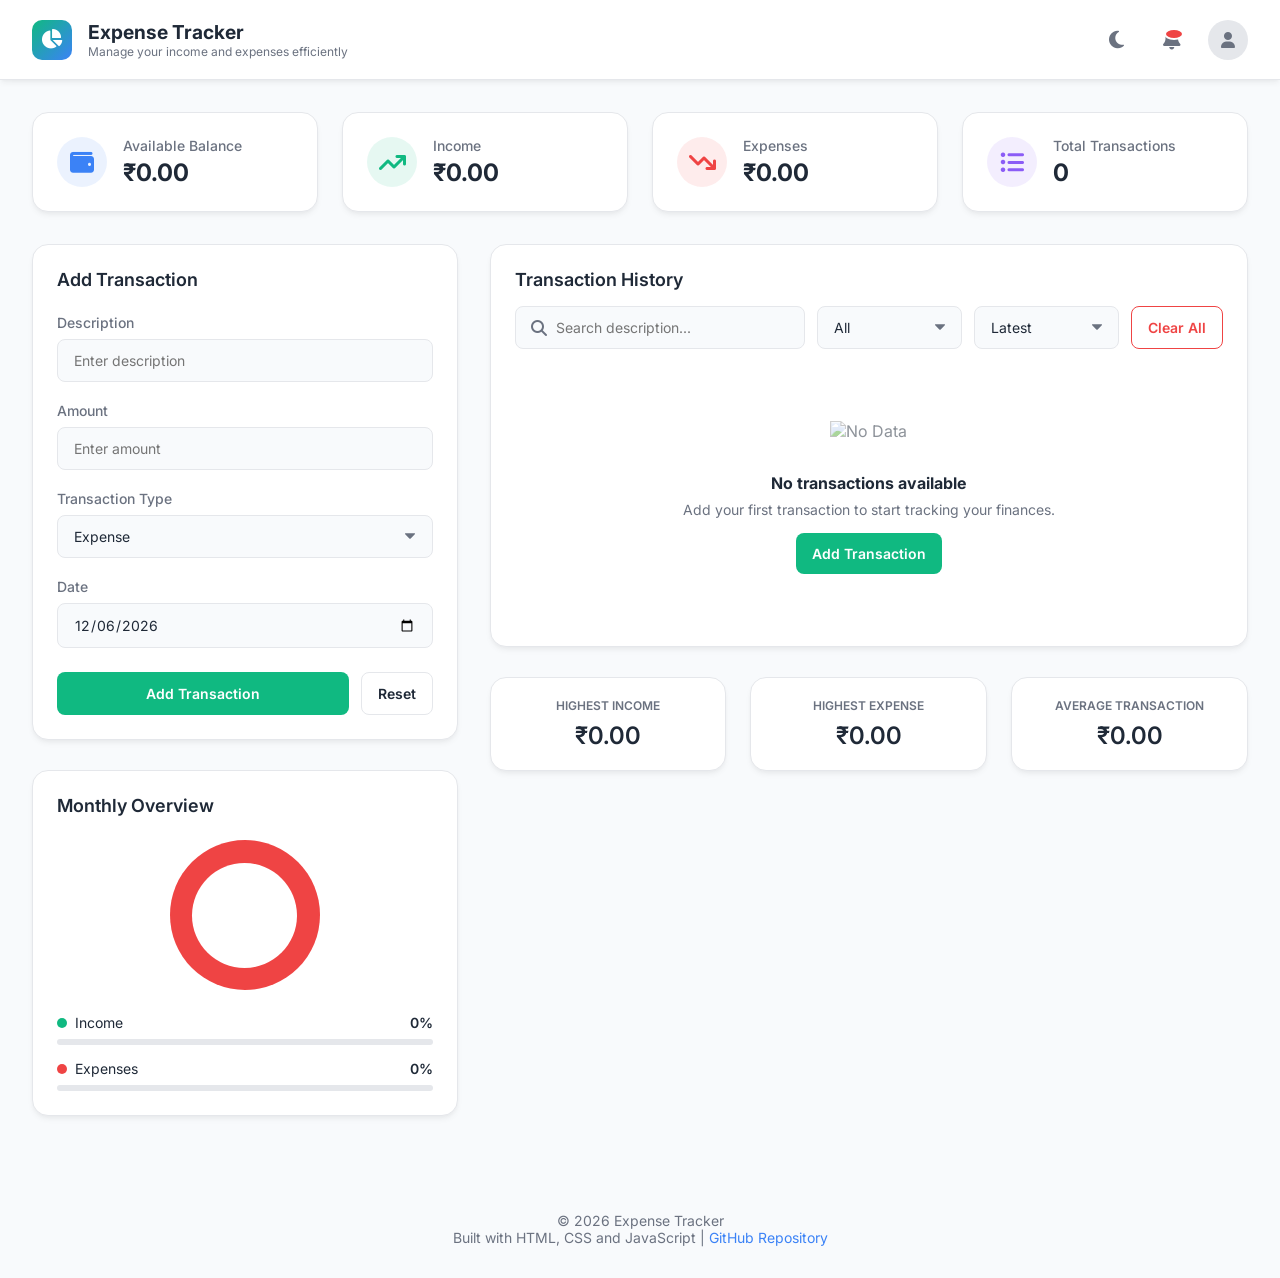
==== index.html @ 6dd8ce4c "feat: complete dashboard UI redesign with SaaS layout" ====
<!DOCTYPE html>
<html lang="en" data-theme="light">
<head>
    <meta charset="UTF-8">
    <meta name="viewport" content="width=device-width, initial-scale=1.0">
    <meta name="description" content="A modern, responsive, professional Expense Tracker dashboard.">
    <title>Expense Tracker Dashboard</title>
    
    <!-- Google Fonts: Inter -->
    <link href="https://fonts.googleapis.com/css2?family=Inter:wght@400;500;600;700&display=swap" rel="stylesheet">
    
    <!-- Font Awesome -->
    <link rel="stylesheet" href="https://cdnjs.cloudflare.com/ajax/libs/font-awesome/6.4.0/css/all.min.css">
    
    <!-- Stylesheets -->
    <link rel="stylesheet" href="css/styles.css">
    <link rel="stylesheet" href="css/responsive.css">
</head>
<body>

    <!-- Header Navigation -->
    <header class="top-nav">
        <div class="nav-left">
            <div class="logo">
                <i class="fa-solid fa-chart-pie"></i>
            </div>
            <div class="brand">
                <h1>Expense Tracker</h1>
                <p>Manage your income and expenses efficiently</p>
            </div>
        </div>
        <div class="nav-right">
            <button class="icon-btn theme-toggle" id="theme-toggle" aria-label="Toggle Dark Mode">
                <i class="fa-solid fa-moon"></i>
            </button>
            <button class="icon-btn notification" aria-label="Notifications">
                <i class="fa-solid fa-bell"></i>
                <span class="badge"></span>
            </button>
            <div class="user-avatar">
                <i class="fa-solid fa-user"></i>
            </div>
            <button class="hamburger" id="hamburger-menu">
                <i class="fa-solid fa-bars"></i>
            </button>
        </div>
    </header>

    <div class="dashboard-wrapper">
        
        <!-- Summary Dashboard (4 Cards) -->
        <section class="summary-grid">
            <div class="summary-card balance-card">
                <div class="card-icon blue"><i class="fa-solid fa-wallet"></i></div>
                <div class="card-info">
                    <p class="card-label">Available Balance</p>
                    <h2 class="card-amount" id="current-balance">₹0.00</h2>
                </div>
            </div>
            <div class="summary-card income-card">
                <div class="card-icon green"><i class="fa-solid fa-arrow-trend-up"></i></div>
                <div class="card-info">
                    <p class="card-label">Income</p>
                    <h2 class="card-amount" id="total-income">₹0.00</h2>
                </div>
            </div>
            <div class="summary-card expense-card">
                <div class="card-icon red"><i class="fa-solid fa-arrow-trend-down"></i></div>
                <div class="card-info">
                    <p class="card-label">Expenses</p>
                    <h2 class="card-amount" id="total-expenses">₹0.00</h2>
                </div>
            </div>
            <div class="summary-card count-card">
                <div class="card-icon purple"><i class="fa-solid fa-list-ul"></i></div>
                <div class="card-info">
                    <p class="card-label">Total Transactions</p>
                    <h2 class="card-amount" id="transaction-count">0</h2>
                </div>
            </div>
        </section>

        <!-- Main Content Layout (Two Column) -->
        <main class="main-content">
            
            <!-- Left Panel: Transaction Form -->
            <aside class="left-panel">
                <div class="card form-card">
                    <h3 id="form-title">Add Transaction</h3>
                    <form id="transaction-form">
                        <div class="form-group">
                            <label for="text">Description</label>
                            <input type="text" id="text" placeholder="Enter description" autocomplete="off">
                            <span id="text-error" class="validation-error">Please enter a description</span>
                        </div>
                        <div class="form-group">
                            <label for="amount">Amount</label>
                            <input type="number" id="amount" placeholder="Enter amount" step="0.01">
                            <span id="amount-error" class="validation-error">Please enter a valid amount</span>
                        </div>
                        <div class="form-group">
                            <label for="type">Transaction Type</label>
                            <select id="type">
                                <option value="expense">Expense</option>
                                <option value="income">Income</option>
                            </select>
                        </div>
                        <div class="form-group">
                            <label for="date">Date</label>
                            <input type="date" id="date">
                        </div>
                        <input type="hidden" id="edit-id">
                        
                        <div class="form-actions">
                            <button type="submit" id="submit-btn" class="btn btn-primary">Add Transaction</button>
                            <button type="button" id="reset-btn" class="btn btn-secondary">Reset</button>
                            <button type="button" id="cancel-edit-btn" class="btn btn-secondary hidden">Cancel Edit</button>
                        </div>
                    </form>
                </div>

                <!-- Monthly Overview Section -->
                <div class="card overview-card mt-30">
                    <h3>Monthly Overview</h3>
                    <div class="overview-content">
                        <div class="donut-chart-container">
                            <div class="donut-chart" id="donut-chart">
                                <div class="donut-hole"></div>
                            </div>
                        </div>
                        <div class="overview-legend">
                            <div class="legend-item">
                                <span class="dot green"></span>
                                <span class="label">Income</span>
                                <span class="percent" id="income-percent">0%</span>
                            </div>
                            <div class="progress-bar-container"><div class="progress-bar green" id="income-bar"></div></div>
                            
                            <div class="legend-item mt-15">
                                <span class="dot red"></span>
                                <span class="label">Expenses</span>
                                <span class="percent" id="expense-percent">0%</span>
                            </div>
                            <div class="progress-bar-container"><div class="progress-bar red" id="expense-bar"></div></div>
                        </div>
                    </div>
                </div>
            </aside>

            <!-- Right Panel: Transaction History -->
            <section class="right-panel">
                <div class="card history-card">
                    <div class="history-header">
                        <h3>Transaction History</h3>
                        
                        <!-- Toolbar -->
                        <div class="toolbar">
                            <div class="search-box">
                                <i class="fa-solid fa-search"></i>
                                <input type="text" id="search-input" placeholder="Search description...">
                            </div>
                            <div class="filter-box">
                                <select id="filter-select">
                                    <option value="all">All</option>
                                    <option value="income">Income</option>
                                    <option value="expense">Expense</option>
                                </select>
                            </div>
                            <div class="sort-box">
                                <select id="sort-select">
                                    <option value="latest">Latest</option>
                                    <option value="oldest">Oldest</option>
                                    <option value="highest">Highest Amount</option>
                                    <option value="lowest">Lowest Amount</option>
                                </select>
                            </div>
                            <button class="btn btn-danger-outline" id="clear-all-trigger">Clear All</button>
                        </div>
                    </div>

                    <!-- Transaction Table/List -->
                    <div class="table-container">
                        <table class="transaction-table">
                            <thead>
                                <tr>
                                    <th>#</th>
                                    <th>Description</th>
                                    <th>Amount</th>
                                    <th>Type</th>
                                    <th>Date</th>
                                    <th>Actions</th>
                                </tr>
                            </thead>
                            <tbody id="transaction-list">
                                <!-- JS renders rows here -->
                            </tbody>
                        </table>
                        
                        <!-- Empty State -->
                        <div id="empty-state" class="empty-state">
                            <img src="https://cdn-icons-png.flaticon.com/512/7486/7486831.png" alt="No Data" class="empty-img" style="opacity: 0.5; width: 64px; margin-bottom: 1rem;">
                            <h4>No transactions available</h4>
                            <p>Add your first transaction to start tracking your finances.</p>
                            <button class="btn btn-primary mt-15" id="empty-add-btn">Add Transaction</button>
                        </div>
                    </div>
                </div>

                <!-- Statistics Section -->
                <div class="stats-section mt-30">
                    <div class="card stat-card">
                        <p>Highest Income</p>
                        <h3 id="stat-high-income" class="text-green">₹0.00</h3>
                    </div>
                    <div class="card stat-card">
                        <p>Highest Expense</p>
                        <h3 id="stat-high-expense" class="text-red">₹0.00</h3>
                    </div>
                    <div class="card stat-card">
                        <p>Average Transaction</p>
                        <h3 id="stat-avg">₹0.00</h3>
                    </div>
                </div>
            </section>
        </main>
    </div>

    <!-- Modals -->
    <div class="modal-overlay hidden" id="delete-modal">
        <div class="modal">
            <h3 class="modal-title">Delete Transaction?</h3>
            <p class="modal-msg">This action cannot be undone.</p>
            <div class="modal-actions">
                <button class="btn btn-secondary modal-cancel">Cancel</button>
                <button class="btn btn-danger modal-confirm" id="confirm-delete-btn">Delete</button>
            </div>
        </div>
    </div>

    <div class="modal-overlay hidden" id="clear-all-modal">
        <div class="modal">
            <h3 class="modal-title">Clear All Transactions?</h3>
            <p class="modal-msg">This action cannot be undone.</p>
            <div class="modal-actions">
                <button class="btn btn-secondary modal-cancel">Cancel</button>
                <button class="btn btn-danger modal-confirm" id="confirm-clear-btn">Clear All</button>
            </div>
        </div>
    </div>

    <!-- Toast Notification -->
    <div id="toast" class="toast hidden">
        <i class="fa-solid fa-circle-check"></i>
        <span id="toast-msg">Success</span>
    </div>

    <!-- Footer -->
    <footer>
        <p>&copy; 2026 Expense Tracker</p>
        <p>Built with HTML, CSS and JavaScript | <a href="#">GitHub Repository</a></p>
    </footer>

    <!-- Modular JS -->
    <script type="module" src="js/app.js"></script>
</body>
</html>
---- css/styles.css ----
/* Base Variables - Light Mode */
:root {
    /* Color Palette */
    --primary: #10B981; /* Emerald Green */
    --secondary: #3B82F6; /* Blue */
    --expense: #EF4444; /* Red */
    --bg-main: #F8FAFC;
    --card-bg: #FFFFFF;
    --text-main: #1F2937;
    --text-muted: #6B7280;
    --border: #E5E7EB;
    --success: #22C55E;
    --warning: #F59E0B;
    
    /* Layout */
    --font-family: 'Inter', sans-serif;
    --radius: 16px;
    --shadow: 0 4px 6px -1px rgba(0, 0, 0, 0.05), 0 2px 4px -1px rgba(0, 0, 0, 0.03);
    --shadow-hover: 0 10px 15px -3px rgba(0, 0, 0, 0.08), 0 4px 6px -2px rgba(0, 0, 0, 0.04);
    --transition: all 0.25s ease-in-out;
}

/* Dark Mode Variables */
[data-theme="dark"] {
    --bg-main: #0F172A;
    --card-bg: #1E293B;
    --text-main: #F8FAFC;
    --text-muted: #94A3B8;
    --border: #334155;
    --shadow: 0 4px 6px -1px rgba(0, 0, 0, 0.3), 0 2px 4px -1px rgba(0, 0, 0, 0.2);
}

/* Reset */
* {
    box-sizing: border-box;
    margin: 0;
    padding: 0;
}

body {
    background-color: var(--bg-main);
    color: var(--text-main);
    font-family: var(--font-family);
    min-height: 100vh;
    display: flex;
    flex-direction: column;
    transition: background-color 0.3s ease, color 0.3s ease;
}

/* Typography Utilities */
.text-green { color: var(--primary); }
.text-red { color: var(--expense); }
.text-blue { color: var(--secondary); }
.mt-15 { margin-top: 15px; }
.mt-30 { margin-top: 30px; }
.hidden { display: none !important; }

/* -------------------------------------
   Header Navigation
--------------------------------------- */
.top-nav {
    height: 80px;
    background-color: var(--card-bg);
    border-bottom: 1px solid var(--border);
    display: flex;
    justify-content: space-between;
    align-items: center;
    padding: 0 2rem;
    position: sticky;
    top: 0;
    z-index: 100;
    box-shadow: var(--shadow);
    transition: background-color 0.3s ease;
}

.nav-left {
    display: flex;
    align-items: center;
    gap: 1rem;
}

.logo {
    background: linear-gradient(135deg, var(--primary), var(--secondary));
    color: #fff;
    width: 40px;
    height: 40px;
    border-radius: 10px;
    display: flex;
    justify-content: center;
    align-items: center;
    font-size: 1.2rem;
}

.brand h1 {
    font-size: 1.2rem;
    font-weight: 700;
    color: var(--text-main);
}

.brand p {
    font-size: 0.75rem;
    color: var(--text-muted);
}

.nav-right {
    display: flex;
    align-items: center;
    gap: 1rem;
}

.icon-btn {
    background: transparent;
    border: none;
    color: var(--text-muted);
    font-size: 1.25rem;
    cursor: pointer;
    width: 40px;
    height: 40px;
    border-radius: 50%;
    transition: var(--transition);
    position: relative;
    display: flex;
    justify-content: center;
    align-items: center;
}

.icon-btn:hover {
    background-color: rgba(107, 114, 128, 0.1);
    color: var(--text-main);
}

.notification .badge {
    position: absolute;
    top: 8px;
    right: 8px;
    width: 8px;
    height: 8px;
    background-color: var(--expense);
    border-radius: 50%;
    border: 2px solid var(--card-bg);
}

.user-avatar {
    width: 40px;
    height: 40px;
    border-radius: 50%;
    background-color: var(--border);
    display: flex;
    justify-content: center;
    align-items: center;
    color: var(--text-muted);
    cursor: pointer;
    transition: var(--transition);
}

.user-avatar:hover {
    box-shadow: 0 0 0 2px var(--primary);
}

.hamburger {
    display: none; /* Mobile only */
    background: transparent;
    border: none;
    color: var(--text-main);
    font-size: 1.5rem;
    cursor: pointer;
}

/* -------------------------------------
   Dashboard Wrapper & Grid
--------------------------------------- */
.dashboard-wrapper {
    max-width: 1440px;
    margin: 0 auto;
    padding: 2rem;
    width: 100%;
    flex: 1;
}

/* Summary Grid */
.summary-grid {
    display: grid;
    grid-template-columns: repeat(4, 1fr);
    gap: 1.5rem;
    margin-bottom: 2rem;
}

.summary-card {
    background-color: var(--card-bg);
    border: 1px solid var(--border);
    border-radius: var(--radius);
    padding: 1.5rem;
    display: flex;
    align-items: center;
    gap: 1rem;
    box-shadow: var(--shadow);
    transition: var(--transition);
}

.summary-card:hover {
    transform: translateY(-3px);
    box-shadow: var(--shadow-hover);
}

.card-icon {
    width: 50px;
    height: 50px;
    border-radius: 50%;
    display: flex;
    justify-content: center;
    align-items: center;
    font-size: 1.5rem;
    flex-shrink: 0;
}

.card-icon.blue { background-color: rgba(59, 130, 246, 0.1); color: var(--secondary); }
.card-icon.green { background-color: rgba(16, 185, 129, 0.1); color: var(--primary); }
.card-icon.red { background-color: rgba(239, 68, 68, 0.1); color: var(--expense); }
.card-icon.purple { background-color: rgba(139, 92, 246, 0.1); color: #8B5CF6; }

.card-info {
    flex: 1;
}

.card-label {
    font-size: 0.875rem;
    color: var(--text-muted);
    margin-bottom: 0.25rem;
    font-weight: 500;
}

.card-amount {
    font-size: 1.5rem;
    font-weight: 700;
    color: var(--text-main);
}

/* -------------------------------------
   Main Content Area
--------------------------------------- */
.main-content {
    display: flex;
    gap: 2rem;
    align-items: flex-start;
}

.left-panel {
    flex: 0 0 35%;
}

.right-panel {
    flex: 1;
    min-width: 0; /* Prevents flex items from overflowing */
}

.card {
    background-color: var(--card-bg);
    border: 1px solid var(--border);
    border-radius: var(--radius);
    padding: 1.5rem;
    box-shadow: var(--shadow);
}

.card h3 {
    font-size: 1.125rem;
    font-weight: 600;
    color: var(--text-main);
    margin-bottom: 1.5rem;
}

/* -------------------------------------
   Form Styles
--------------------------------------- */
.form-group {
    margin-bottom: 1.25rem;
}

.form-group label {
    display: block;
    font-size: 0.875rem;
    font-weight: 500;
    color: var(--text-muted);
    margin-bottom: 0.5rem;
}

input[type="text"],
input[type="number"],
input[type="date"],
select {
    width: 100%;
    padding: 0.75rem 1rem;
    background-color: var(--bg-main);
    border: 1px solid var(--border);
    border-radius: 8px;
    font-family: inherit;
    font-size: 0.875rem;
    color: var(--text-main);
    transition: var(--transition);
    appearance: none;
}

/* Custom dropdown arrow for select */
select {
    background-image: url("data:image/svg+xml;charset=US-ASCII,%3Csvg%20xmlns%3D%22http%3A%2F%2Fwww.w3.org%2F2000%2Fsvg%22%20width%3D%22292.4%22%20height%3D%22292.4%22%3E%3Cpath%20fill%3D%22%236B7280%22%20d%3D%22M287%2069.4a17.6%2017.6%200%200%200-13-5.4H18.4c-5%200-9.3%201.8-12.9%205.4A17.6%2017.6%200%200%200%200%2082.2c0%205%201.8%209.3%205.4%2012.9l128%20127.9c3.6%203.6%207.8%205.4%2012.8%205.4s9.2-1.8%2012.8-5.4L287%2095c3.5-3.5%205.4-7.8%205.4-12.8%200-5-1.9-9.2-5.5-12.8z%22%2F%3E%3C%2Fsvg%3E");
    background-repeat: no-repeat;
    background-position: right 1rem top 50%;
    background-size: 0.65rem auto;
}

input:focus, select:focus {
    outline: none;
    border-color: var(--primary);
    box-shadow: 0 0 0 3px rgba(16, 185, 129, 0.2);
}

.validation-error {
    color: var(--expense);
    font-size: 0.75rem;
    margin-top: 0.35rem;
    display: none;
}

.validation-error.show {
    display: block;
}

.input-invalid {
    border-color: var(--expense) !important;
}

.form-actions {
    display: flex;
    gap: 0.75rem;
    margin-top: 1.5rem;
}

.btn {
    padding: 0.75rem 1rem;
    border: none;
    border-radius: 8px;
    font-family: inherit;
    font-weight: 600;
    font-size: 0.875rem;
    cursor: pointer;
    transition: var(--transition);
    text-align: center;
}

.btn-primary {
    background-color: var(--primary);
    color: white;
    flex: 1;
}

.btn-primary:hover {
    background-color: #059669;
    transform: translateY(-1px);
    box-shadow: 0 4px 6px rgba(16, 185, 129, 0.3);
}

.btn-secondary {
    background-color: transparent;
    color: var(--text-main);
    border: 1px solid var(--border);
}

.btn-secondary:hover {
    background-color: var(--border);
}

.btn-danger {
    background-color: var(--expense);
    color: white;
}

.btn-danger:hover {
    background-color: #dc2626;
}

.btn-danger-outline {
    background-color: transparent;
    color: var(--expense);
    border: 1px solid var(--expense);
}

.btn-danger-outline:hover {
    background-color: var(--expense);
    color: white;
}

/* -------------------------------------
   History Toolbar
--------------------------------------- */
.history-header {
    display: flex;
    flex-direction: column;
    gap: 1rem;
    margin-bottom: 1.5rem;
}

.history-header h3 {
    margin-bottom: 0;
}

.toolbar {
    display: flex;
    gap: 0.75rem;
    flex-wrap: wrap;
}

.search-box {
    position: relative;
    flex: 2;
    min-width: 200px;
}

.search-box i {
    position: absolute;
    left: 1rem;
    top: 50%;
    transform: translateY(-50%);
    color: var(--text-muted);
}

.search-box input {
    padding-left: 2.5rem;
}

.filter-box, .sort-box {
    flex: 1;
    min-width: 120px;
}

/* -------------------------------------
   Transaction Table
--------------------------------------- */
.table-container {
    overflow-x: auto;
}

.transaction-table {
    width: 100%;
    border-collapse: collapse;
}

.transaction-table th {
    text-align: left;
    padding: 1rem;
    font-size: 0.75rem;
    text-transform: uppercase;
    color: var(--text-muted);
    border-bottom: 1px solid var(--border);
    font-weight: 600;
}

.transaction-table td {
    padding: 1rem;
    font-size: 0.875rem;
    border-bottom: 1px solid var(--border);
    color: var(--text-main);
    vertical-align: middle;
}

.transaction-table tbody tr {
    transition: var(--transition);
}

.transaction-table tbody tr:hover {
    background-color: rgba(0, 0, 0, 0.02);
}

[data-theme="dark"] .transaction-table tbody tr:hover {
    background-color: rgba(255, 255, 255, 0.02);
}

.badge {
    padding: 0.25rem 0.5rem;
    border-radius: 9999px;
    font-size: 0.75rem;
    font-weight: 600;
}

.badge.income-badge {
    background-color: rgba(16, 185, 129, 0.1);
    color: var(--primary);
}

.badge.expense-badge {
    background-color: rgba(239, 68, 68, 0.1);
    color: var(--expense);
}

.action-btns {
    display: flex;
    gap: 0.5rem;
}

.action-btn {
    background: transparent;
    border: none;
    cursor: pointer;
    width: 30px;
    height: 30px;
    border-radius: 4px;
    display: flex;
    align-items: center;
    justify-content: center;
    transition: var(--transition);
}

.action-btn.edit {
    color: var(--secondary);
    background-color: rgba(59, 130, 246, 0.1);
}
.action-btn.edit:hover { background-color: var(--secondary); color: white; }

.action-btn.delete {
    color: var(--expense);
    background-color: rgba(239, 68, 68, 0.1);
}
.action-btn.delete:hover { background-color: var(--expense); color: white; }

/* Empty State */
.empty-state {
    text-align: center;
    padding: 3rem 1rem;
    display: none;
}

.empty-state.show {
    display: block;
}

.empty-state h4 {
    margin-top: 1rem;
    font-size: 1rem;
    color: var(--text-main);
}

.empty-state p {
    font-size: 0.875rem;
    color: var(--text-muted);
    margin-top: 0.5rem;
}

/* -------------------------------------
   Statistics Section
--------------------------------------- */
.stats-section {
    display: flex;
    gap: 1.5rem;
}

.stat-card {
    flex: 1;
    text-align: center;
    padding: 1.25rem;
}

.stat-card p {
    font-size: 0.75rem;
    text-transform: uppercase;
    color: var(--text-muted);
    font-weight: 600;
    margin-bottom: 0.5rem;
}

.stat-card h3 {
    margin-bottom: 0;
    font-size: 1.5rem;
}

/* -------------------------------------
   Monthly Overview (Donut Chart)
--------------------------------------- */
.overview-content {
    display: flex;
    flex-direction: column;
    align-items: center;
}

.donut-chart-container {
    width: 150px;
    height: 150px;
    margin-bottom: 1.5rem;
    position: relative;
}

.donut-chart {
    width: 100%;
    height: 100%;
    border-radius: 50%;
    /* Default gray background */
    background: conic-gradient(var(--border) 0% 100%);
    display: flex;
    justify-content: center;
    align-items: center;
    position: relative;
    transition: background 0.5s ease;
}

.donut-hole {
    width: 70%;
    height: 70%;
    background-color: var(--card-bg);
    border-radius: 50%;
}

.overview-legend {
    width: 100%;
}

.legend-item {
    display: flex;
    align-items: center;
    font-size: 0.875rem;
    margin-bottom: 0.5rem;
}

.legend-item .dot {
    width: 10px;
    height: 10px;
    border-radius: 50%;
    margin-right: 0.5rem;
}

.legend-item .dot.green { background-color: var(--primary); }
.legend-item .dot.red { background-color: var(--expense); }

.legend-item .label {
    flex: 1;
    color: var(--text-main);
}

.legend-item .percent {
    font-weight: 600;
}

.progress-bar-container {
    width: 100%;
    height: 6px;
    background-color: var(--border);
    border-radius: 3px;
    overflow: hidden;
}

.progress-bar {
    height: 100%;
    border-radius: 3px;
    transition: width 0.5s ease;
}

.progress-bar.green { background-color: var(--primary); }
.progress-bar.red { background-color: var(--expense); }

/* -------------------------------------
   Modals
--------------------------------------- */
.modal-overlay {
    position: fixed;
    top: 0;
    left: 0;
    width: 100%;
    height: 100%;
    background-color: rgba(0, 0, 0, 0.5);
    backdrop-filter: blur(4px);
    display: flex;
    justify-content: center;
    align-items: center;
    z-index: 1000;
    opacity: 1;
    transition: opacity 0.3s ease;
}

.modal-overlay.hidden {
    opacity: 0;
    pointer-events: none;
}

.modal {
    background-color: var(--card-bg);
    padding: 2rem;
    border-radius: var(--radius);
    width: 90%;
    max-width: 400px;
    box-shadow: 0 20px 25px -5px rgba(0, 0, 0, 0.1), 0 10px 10px -5px rgba(0, 0, 0, 0.04);
    transform: scale(1);
    transition: transform 0.3s ease;
}

.modal-overlay.hidden .modal {
    transform: scale(0.95);
}

.modal-title {
    font-size: 1.25rem;
    font-weight: 600;
    margin-bottom: 0.5rem;
}

.modal-msg {
    color: var(--text-muted);
    font-size: 0.875rem;
    margin-bottom: 1.5rem;
}

.modal-actions {
    display: flex;
    gap: 1rem;
    justify-content: flex-end;
}

/* -------------------------------------
   Toast Notification
--------------------------------------- */
.toast {
    position: fixed;
    bottom: 2rem;
    right: 2rem;
    background-color: var(--card-bg);
    border-left: 4px solid var(--primary);
    padding: 1rem 1.5rem;
    border-radius: 8px;
    box-shadow: var(--shadow-hover);
    display: flex;
    align-items: center;
    gap: 0.75rem;
    z-index: 1000;
    transform: translateX(0);
    opacity: 1;
    transition: all 0.3s ease;
}

.toast i {
    color: var(--primary);
    font-size: 1.25rem;
}

.toast.hidden {
    transform: translateX(120%);
    opacity: 0;
}

/* -------------------------------------
   Footer
--------------------------------------- */
footer {
    text-align: center;
    padding: 2rem;
    color: var(--text-muted);
    font-size: 0.875rem;
    margin-top: 2rem;
}

footer a {
    color: var(--secondary);
    text-decoration: none;
}

footer a:hover {
    text-decoration: underline;
}
---- css/responsive.css ----
/* Responsive CSS for Expense Tracker Dashboard */

/* -------------------------------------
   Tablet (768px)
--------------------------------------- */
@media (max-width: 768px) {
    /* Summary Grid: 2 cards per row */
    .summary-grid {
        grid-template-columns: repeat(2, 1fr);
    }

    /* Main Content: Stack left and right panels */
    .main-content {
        flex-direction: column;
    }

    .left-panel, .right-panel {
        flex: none;
        width: 100%;
    }

    /* Left panel form and overview stack side by side if preferred, 
       but vertically is safer for long forms */
    .overview-card {
        margin-top: 1.5rem;
    }
}

/* -------------------------------------
   Mobile (480px and below)
--------------------------------------- */
@media (max-width: 480px) {
    /* Header adjustments */
    .top-nav {
        padding: 0 1rem;
    }

    .brand h1 {
        font-size: 1rem;
    }
    
    .brand p {
        display: none; /* hide subtitle to save space */
    }

    /* Show hamburger, hide desktop nav items optionally */
    .hamburger {
        display: block;
    }
    .user-avatar {
        display: none; /* Keep it clean on mobile */
    }

    .dashboard-wrapper {
        padding: 1rem;
    }

    /* Summary Grid: 1 card per row */
    .summary-grid {
        grid-template-columns: 1fr;
    }

    /* Toolbar stacking */
    .toolbar {
        flex-direction: column;
    }

    .search-box, .filter-box, .sort-box, .btn-danger-outline {
        width: 100%;
        flex: none;
    }

    /* Statistics stacking */
    .stats-section {
        flex-direction: column;
    }

    /* Make table scrollable container smoother */
    .table-container {
        padding-bottom: 1rem;
    }
    
    /* Toast positioning */
    .toast {
        right: 50%;
        transform: translateX(50%);
        bottom: 1rem;
        width: 90%;
        justify-content: center;
    }
    
    .toast.hidden {
        transform: translate(50%, 120%);
        opacity: 0;
    }
}
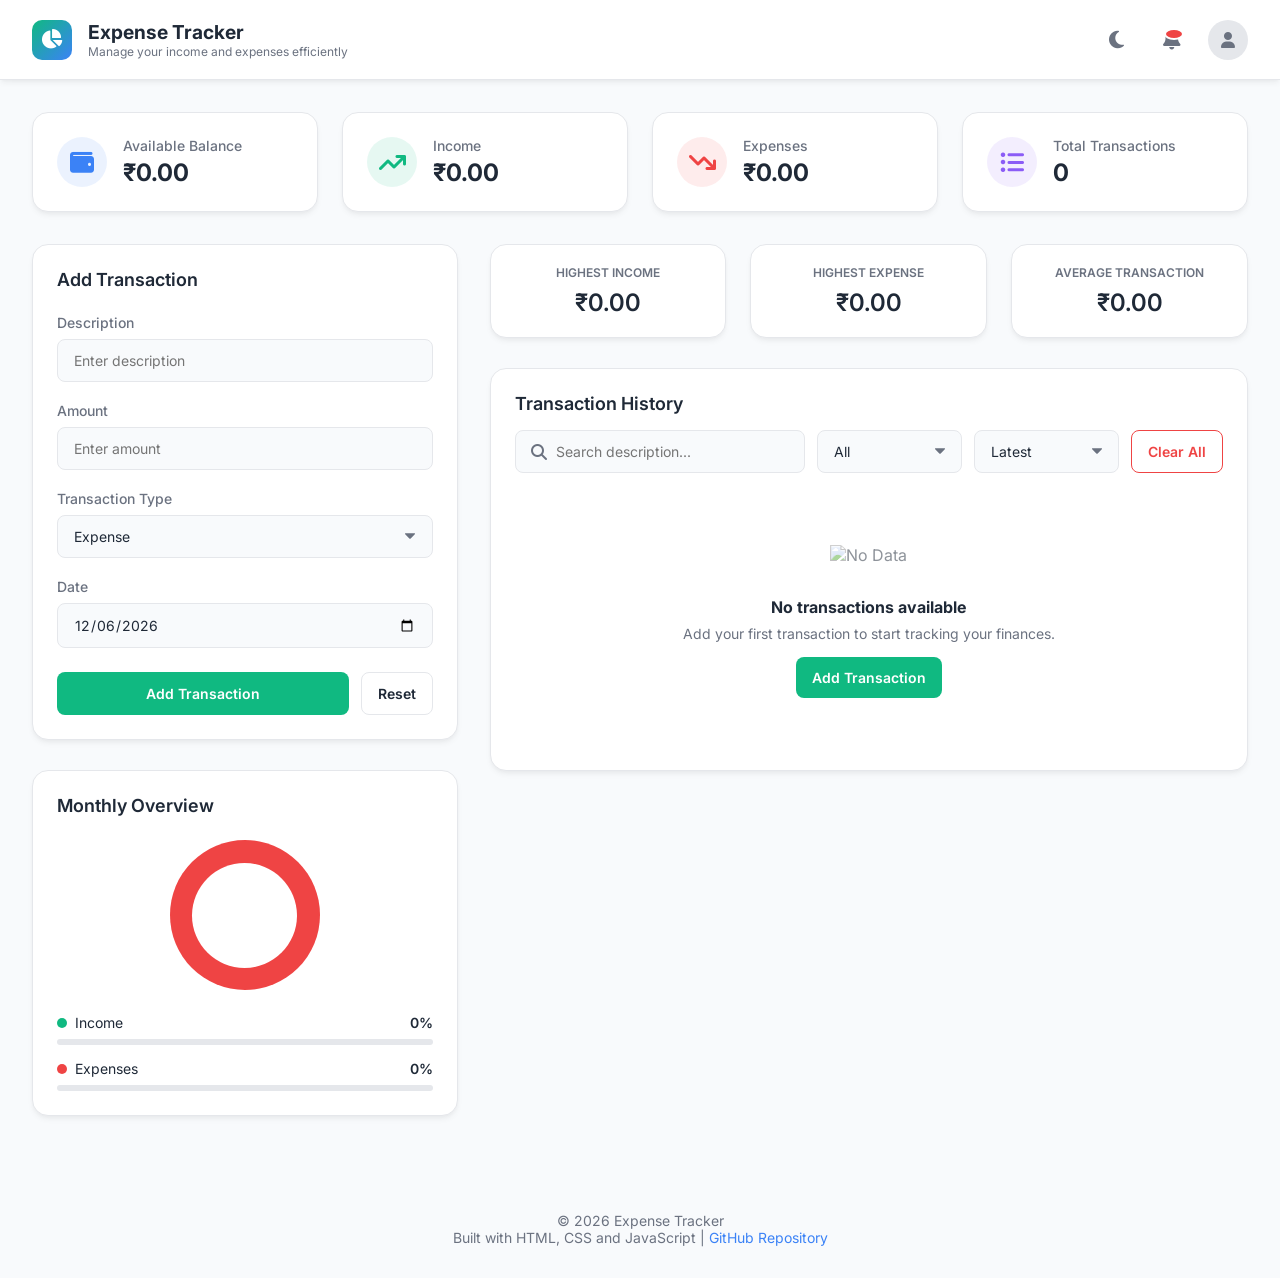
==== commit d538b176: "style: move statistics section above transaction history" ====
--- a/index.html
+++ b/index.html
@@ -149,6 +149,22 @@
 
             <!-- Right Panel: Transaction History -->
             <section class="right-panel">
+                <!-- Statistics Section -->
+                <div class="stats-section mb-30">
+                    <div class="card stat-card">
+                        <p>Highest Income</p>
+                        <h3 id="stat-high-income" class="text-green">₹0.00</h3>
+                    </div>
+                    <div class="card stat-card">
+                        <p>Highest Expense</p>
+                        <h3 id="stat-high-expense" class="text-red">₹0.00</h3>
+                    </div>
+                    <div class="card stat-card">
+                        <p>Average Transaction</p>
+                        <h3 id="stat-avg">₹0.00</h3>
+                    </div>
+                </div>
+
                 <div class="card history-card">
                     <div class="history-header">
                         <h3>Transaction History</h3>
@@ -205,22 +221,6 @@
                         </div>
                     </div>
                 </div>
-
-                <!-- Statistics Section -->
-                <div class="stats-section mt-30">
-                    <div class="card stat-card">
-                        <p>Highest Income</p>
-                        <h3 id="stat-high-income" class="text-green">₹0.00</h3>
-                    </div>
-                    <div class="card stat-card">
-                        <p>Highest Expense</p>
-                        <h3 id="stat-high-expense" class="text-red">₹0.00</h3>
-                    </div>
-                    <div class="card stat-card">
-                        <p>Average Transaction</p>
-                        <h3 id="stat-avg">₹0.00</h3>
-                    </div>
-                </div>
             </section>
         </main>
     </div>
--- a/css/styles.css
+++ b/css/styles.css
@@ -53,6 +53,7 @@
 .text-blue { color: var(--secondary); }
 .mt-15 { margin-top: 15px; }
 .mt-30 { margin-top: 30px; }
+.mb-30 { margin-bottom: 30px; }
 .hidden { display: none !important; }
 
 /* -------------------------------------
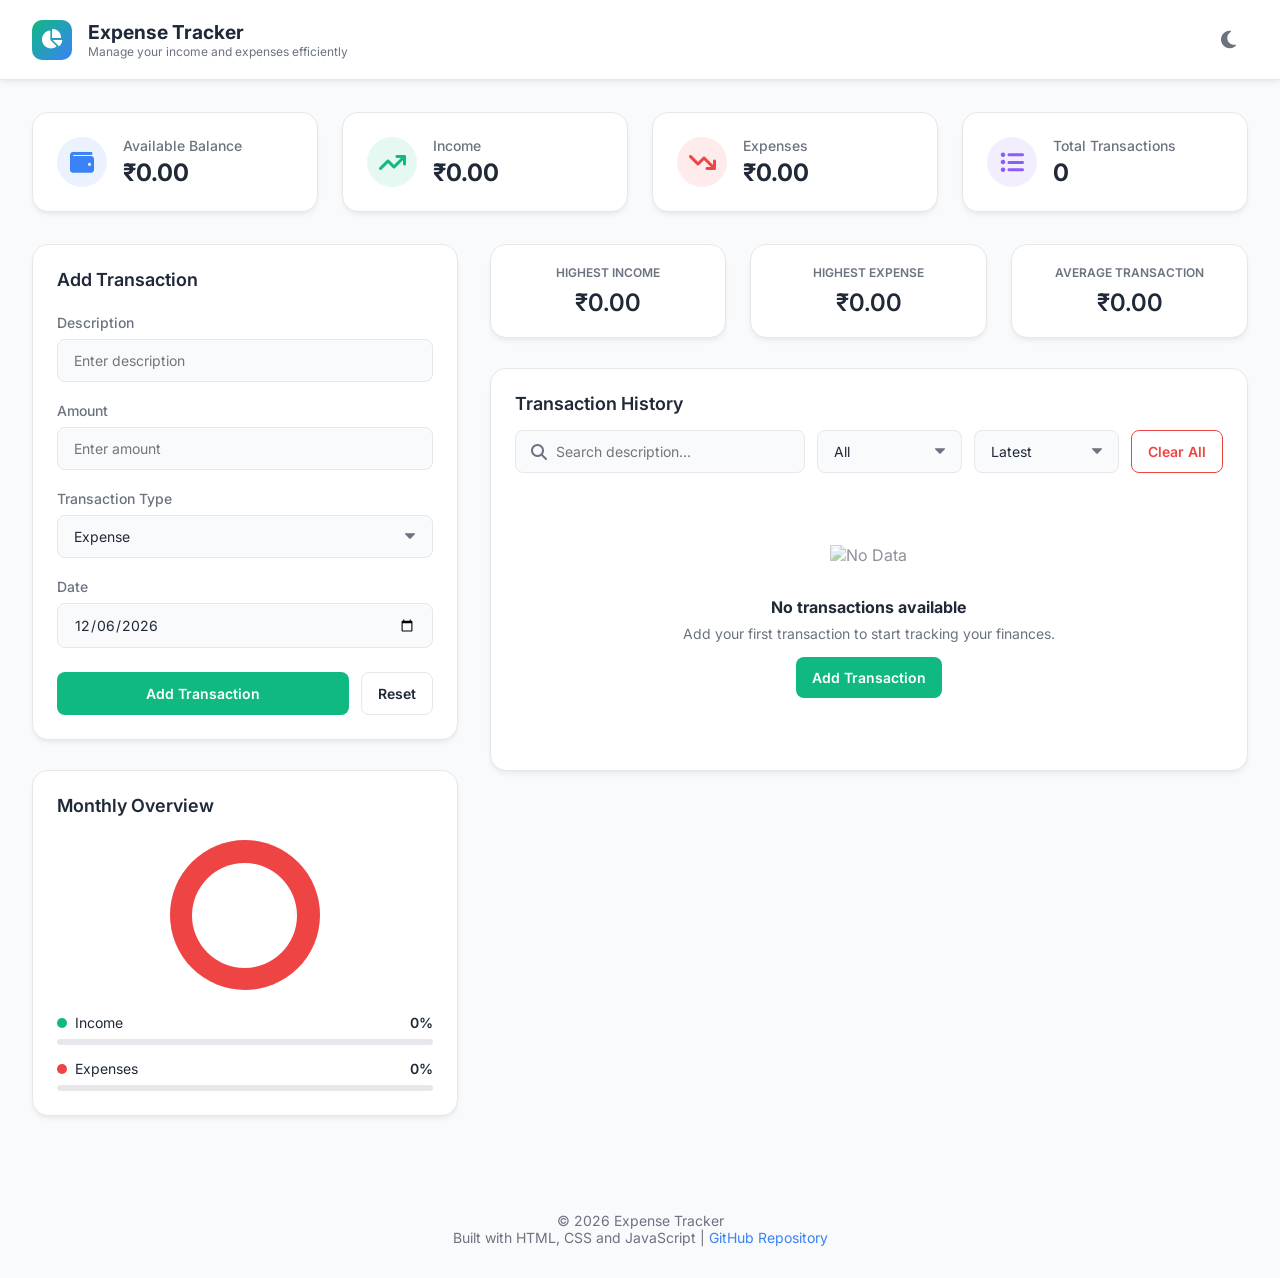
==== commit 1829040b: "style: remove user and notification icons from header" ====
--- a/index.html
+++ b/index.html
@@ -33,13 +33,6 @@
             <button class="icon-btn theme-toggle" id="theme-toggle" aria-label="Toggle Dark Mode">
                 <i class="fa-solid fa-moon"></i>
             </button>
-            <button class="icon-btn notification" aria-label="Notifications">
-                <i class="fa-solid fa-bell"></i>
-                <span class="badge"></span>
-            </button>
-            <div class="user-avatar">
-                <i class="fa-solid fa-user"></i>
-            </div>
             <button class="hamburger" id="hamburger-menu">
                 <i class="fa-solid fa-bars"></i>
             </button>
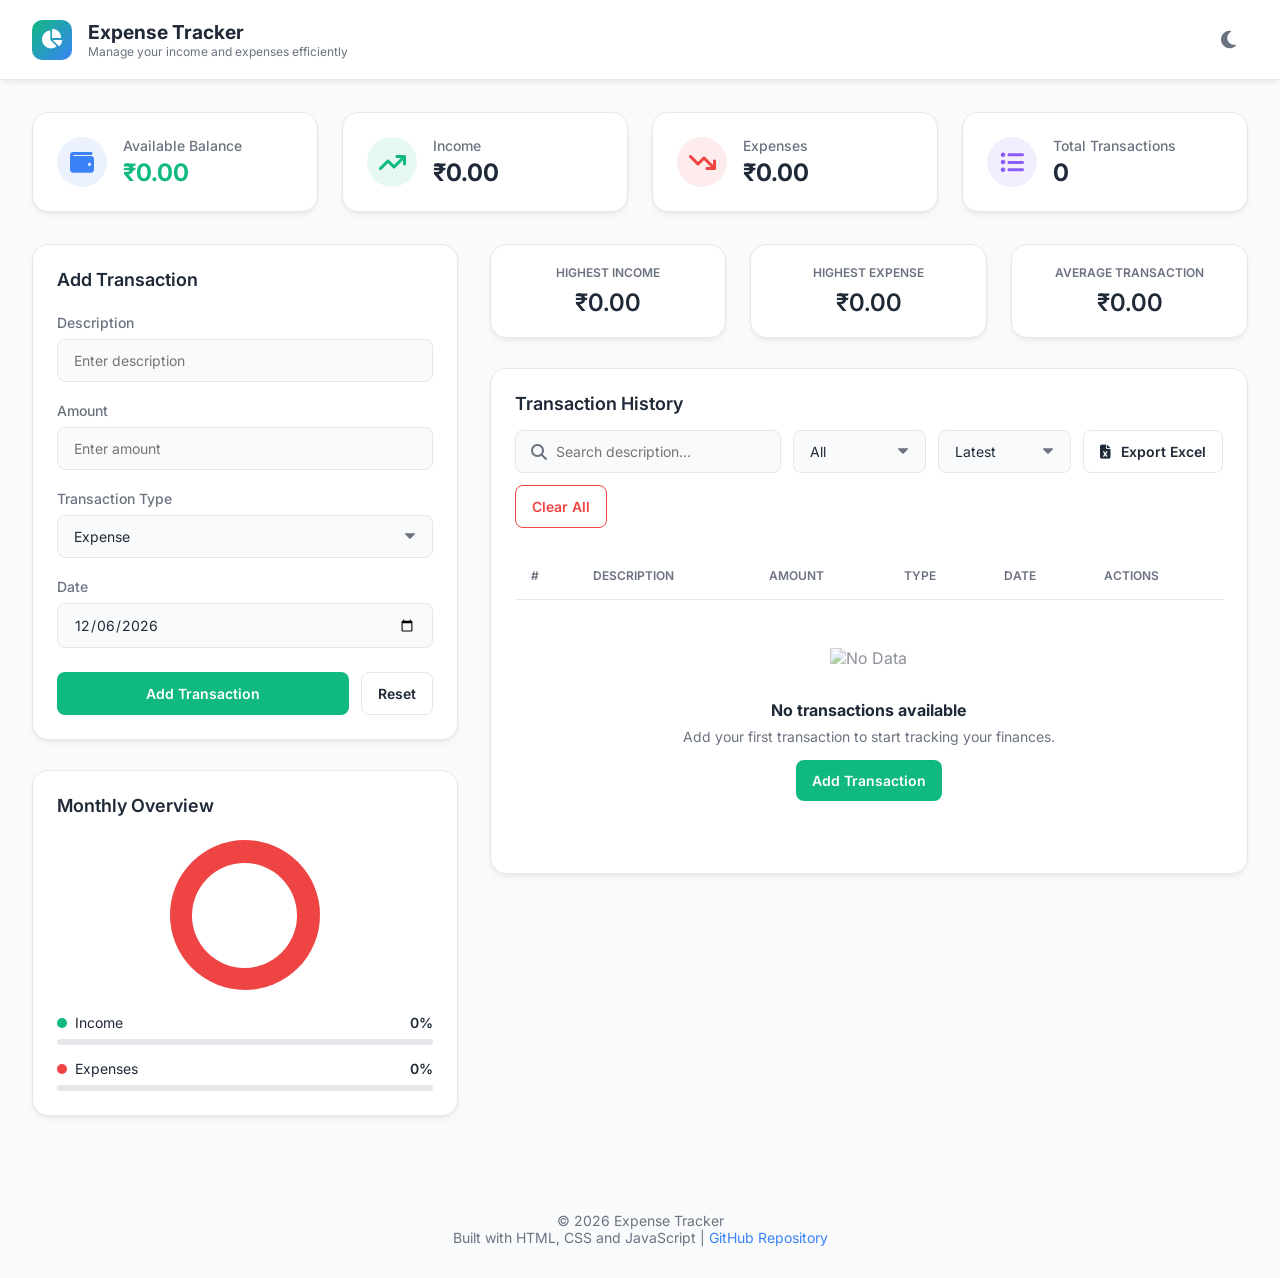
==== commit c464cbcd: "Add transaction export to Excel" ====
--- a/index.html
+++ b/index.html
@@ -183,6 +183,10 @@
                                     <option value="lowest">Lowest Amount</option>
                                 </select>
                             </div>
+                            <button class="btn btn-secondary export-btn" id="export-excel-btn" type="button">
+                                <i class="fa-solid fa-file-excel"></i>
+                                Export Excel
+                            </button>
                             <button class="btn btn-danger-outline" id="clear-all-trigger">Clear All</button>
                         </div>
                     </div>
--- a/css/styles.css
+++ b/css/styles.css
@@ -22,12 +22,12 @@
 
 /* Dark Mode Variables */
 [data-theme="dark"] {
-    --bg-main: #0F172A;
-    --card-bg: #1E293B;
+    --bg-main: #0B1120;
+    --card-bg: #111827;
     --text-main: #F8FAFC;
-    --text-muted: #94A3B8;
-    --border: #334155;
-    --shadow: 0 4px 6px -1px rgba(0, 0, 0, 0.3), 0 2px 4px -1px rgba(0, 0, 0, 0.2);
+    --text-muted: #A3A3A3;
+    --border: #243044;
+    --shadow: 0 4px 6px -1px rgba(0, 0, 0, 0.45), 0 2px 4px -1px rgba(0, 0, 0, 0.28);
 }
 
 /* Reset */
@@ -432,6 +432,10 @@
     min-width: 120px;
 }
 
+.export-btn i {
+    margin-right: 0.4rem;
+}
+
 /* -------------------------------------
    Transaction Table
 --------------------------------------- */
@@ -530,6 +534,10 @@
 
 .empty-state.show {
     display: block;
+}
+
+.table-container.has-data .empty-state {
+    display: none;
 }
 
 .empty-state h4 {
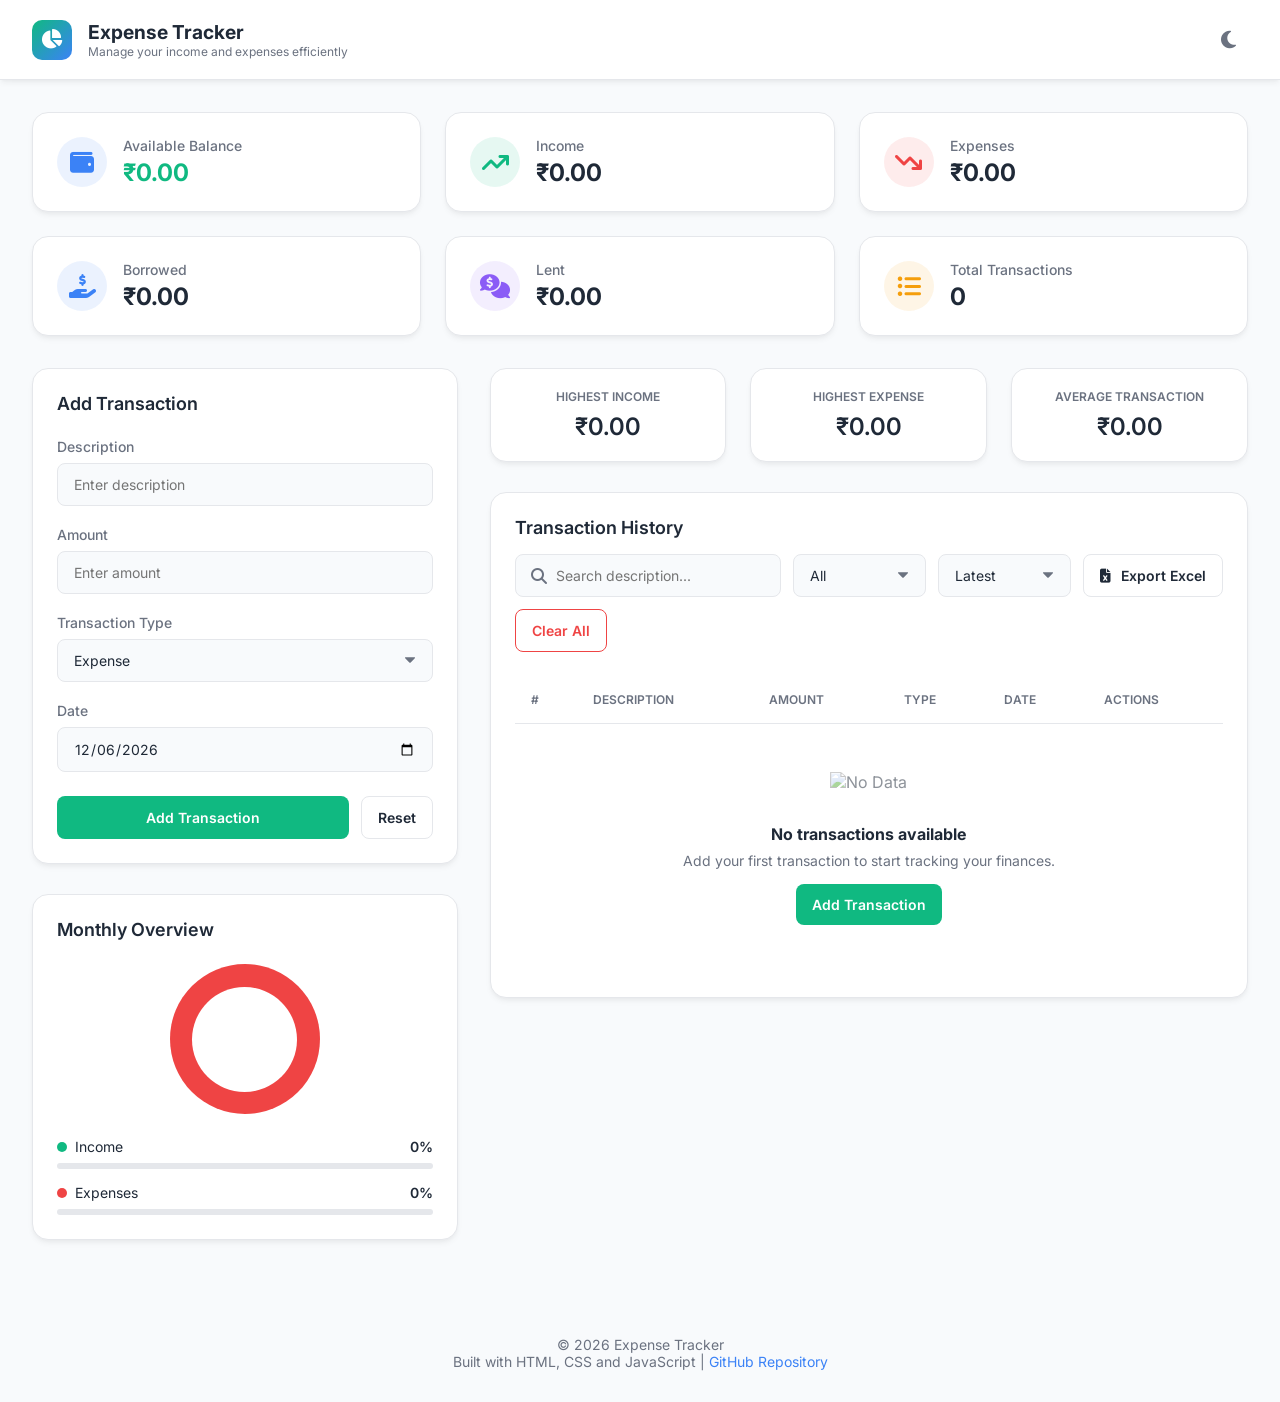
==== commit 5a5c992f: "Add borrow and lend transaction types" ====
--- a/index.html
+++ b/index.html
@@ -64,8 +64,22 @@
                     <h2 class="card-amount" id="total-expenses">₹0.00</h2>
                 </div>
             </div>
+            <div class="summary-card borrow-card">
+                <div class="card-icon blue"><i class="fa-solid fa-hand-holding-dollar"></i></div>
+                <div class="card-info">
+                    <p class="card-label">Borrowed</p>
+                    <h2 class="card-amount" id="total-borrow">₹0.00</h2>
+                </div>
+            </div>
+            <div class="summary-card lend-card">
+                <div class="card-icon purple"><i class="fa-solid fa-comments-dollar"></i></div>
+                <div class="card-info">
+                    <p class="card-label">Lent</p>
+                    <h2 class="card-amount" id="total-lend">₹0.00</h2>
+                </div>
+            </div>
             <div class="summary-card count-card">
-                <div class="card-icon purple"><i class="fa-solid fa-list-ul"></i></div>
+                <div class="card-icon yellow"><i class="fa-solid fa-list-ul"></i></div>
                 <div class="card-info">
                     <p class="card-label">Total Transactions</p>
                     <h2 class="card-amount" id="transaction-count">0</h2>
@@ -96,6 +110,8 @@
                             <select id="type">
                                 <option value="expense">Expense</option>
                                 <option value="income">Income</option>
+                                <option value="borrow">Borrow</option>
+                                <option value="lend">Lend</option>
                             </select>
                         </div>
                         <div class="form-group">
@@ -173,6 +189,8 @@
                                     <option value="all">All</option>
                                     <option value="income">Income</option>
                                     <option value="expense">Expense</option>
+                                    <option value="borrow">Borrow</option>
+                                    <option value="lend">Lend</option>
                                 </select>
                             </div>
                             <div class="sort-box">
@@ -245,6 +263,17 @@
         </div>
     </div>
 
+    <div class="modal-overlay hidden" id="export-modal">
+        <div class="modal">
+            <h3 class="modal-title">Export Transactions?</h3>
+            <p class="modal-msg">This will download all transactions as an Excel-compatible CSV file.</p>
+            <div class="modal-actions">
+                <button class="btn btn-secondary modal-cancel">Cancel</button>
+                <button class="btn btn-primary modal-confirm" id="confirm-export-btn">Export</button>
+            </div>
+        </div>
+    </div>
+
     <!-- Toast Notification -->
     <div id="toast" class="toast hidden">
         <i class="fa-solid fa-circle-check"></i>
--- a/css/styles.css
+++ b/css/styles.css
@@ -51,6 +51,7 @@
 .text-green { color: var(--primary); }
 .text-red { color: var(--expense); }
 .text-blue { color: var(--secondary); }
+.text-purple { color: #8B5CF6; }
 .mt-15 { margin-top: 15px; }
 .mt-30 { margin-top: 30px; }
 .mb-30 { margin-bottom: 30px; }
@@ -181,7 +182,7 @@
 /* Summary Grid */
 .summary-grid {
     display: grid;
-    grid-template-columns: repeat(4, 1fr);
+    grid-template-columns: repeat(3, 1fr);
     gap: 1.5rem;
     margin-bottom: 2rem;
 }
@@ -218,6 +219,7 @@
 .card-icon.green { background-color: rgba(16, 185, 129, 0.1); color: var(--primary); }
 .card-icon.red { background-color: rgba(239, 68, 68, 0.1); color: var(--expense); }
 .card-icon.purple { background-color: rgba(139, 92, 246, 0.1); color: #8B5CF6; }
+.card-icon.yellow { background-color: rgba(245, 158, 11, 0.1); color: var(--warning); }
 
 .card-info {
     flex: 1;
@@ -495,6 +497,16 @@
     color: var(--expense);
 }
 
+.badge.borrow-badge {
+    background-color: rgba(59, 130, 246, 0.1);
+    color: var(--secondary);
+}
+
+.badge.lend-badge {
+    background-color: rgba(139, 92, 246, 0.1);
+    color: #8B5CF6;
+}
+
 .action-btns {
     display: flex;
     gap: 0.5rem;
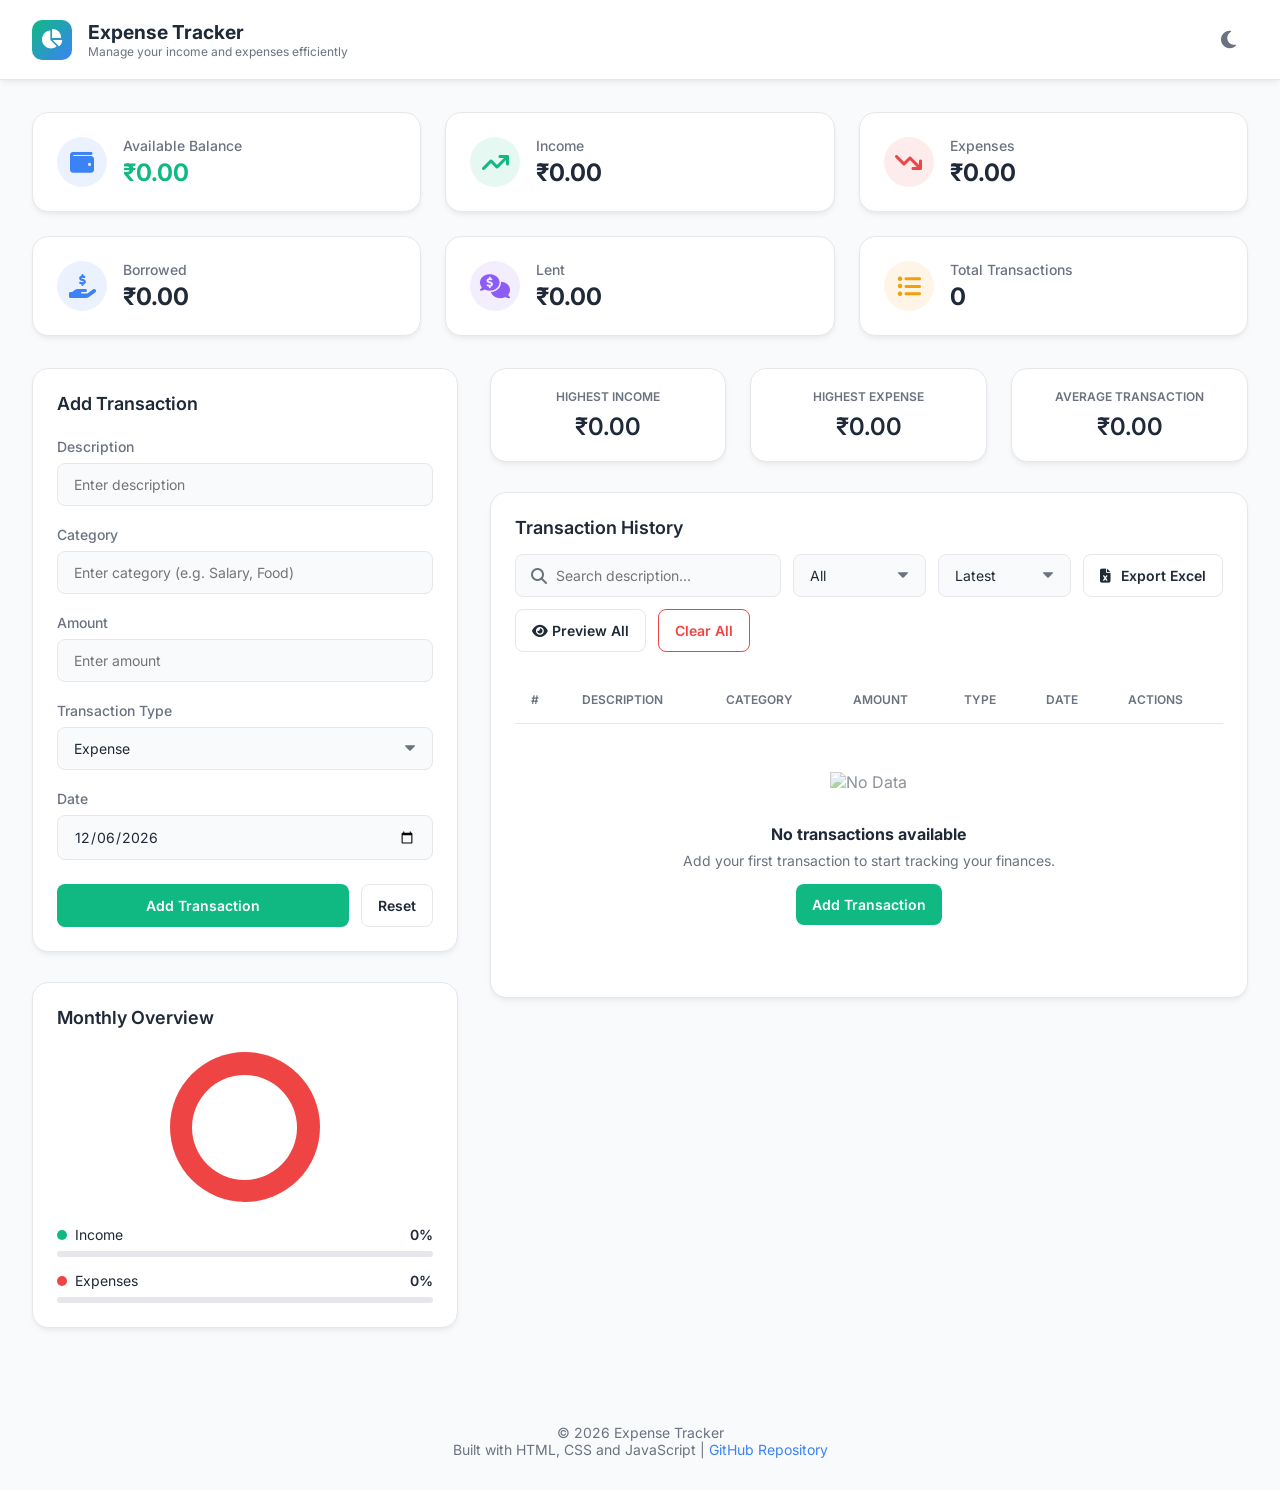
==== commit dae8789c: "Add preview page, transaction categories, and category graphs" ====
--- a/index.html
+++ b/index.html
@@ -101,6 +101,11 @@
                             <span id="text-error" class="validation-error">Please enter a description</span>
                         </div>
                         <div class="form-group">
+                            <label for="category">Category</label>
+                            <input type="text" id="category" placeholder="Enter category (e.g. Salary, Food)" autocomplete="off">
+                            <span id="category-error" class="validation-error">Please enter a category</span>
+                        </div>
+                        <div class="form-group">
                             <label for="amount">Amount</label>
                             <input type="number" id="amount" placeholder="Enter amount" step="0.01">
                             <span id="amount-error" class="validation-error">Please enter a valid amount</span>
@@ -205,6 +210,9 @@
                                 <i class="fa-solid fa-file-excel"></i>
                                 Export Excel
                             </button>
+                            <a href="preview.html" class="btn btn-secondary" style="text-decoration: none;">
+                                <i class="fa-solid fa-eye"></i> Preview All
+                            </a>
                             <button class="btn btn-danger-outline" id="clear-all-trigger">Clear All</button>
                         </div>
                     </div>
@@ -216,6 +224,7 @@
                                 <tr>
                                     <th>#</th>
                                     <th>Description</th>
+                                    <th>Category</th>
                                     <th>Amount</th>
                                     <th>Type</th>
                                     <th>Date</th>
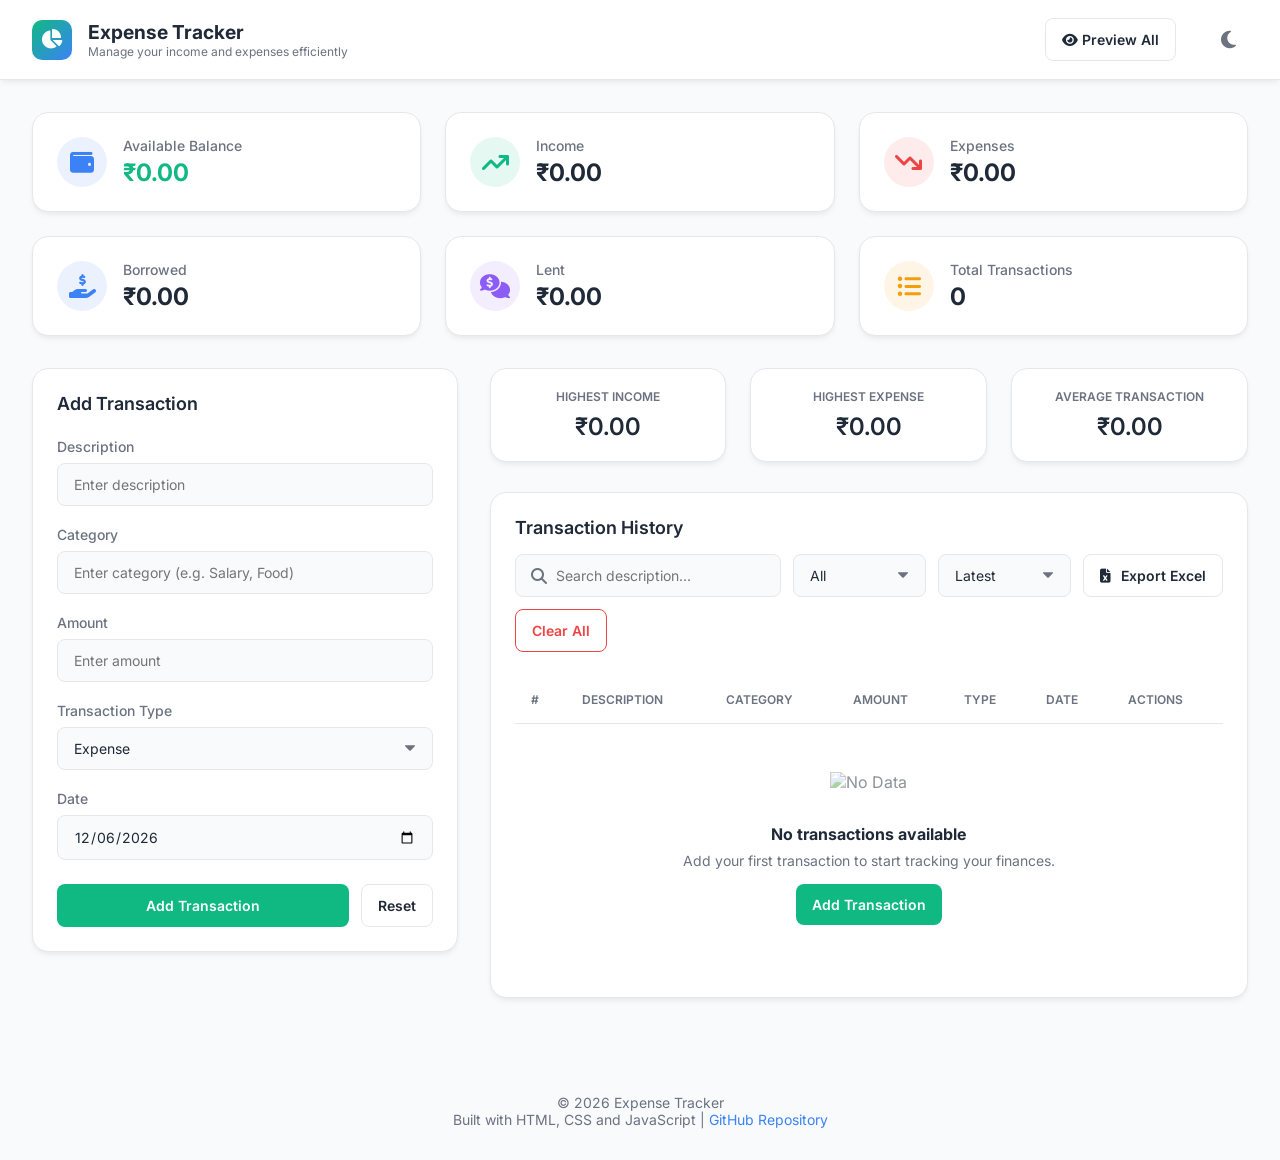
==== commit 73aa9b00: "Update layout: move preview button to navbar and remove monthly overview from dashboard" ====
--- a/index.html
+++ b/index.html
@@ -30,6 +30,9 @@
             </div>
         </div>
         <div class="nav-right">
+            <a href="preview.html" class="btn btn-secondary" style="text-decoration: none; margin-right: 1rem;">
+                <i class="fa-solid fa-eye"></i> Preview All
+            </a>
             <button class="icon-btn theme-toggle" id="theme-toggle" aria-label="Toggle Dark Mode">
                 <i class="fa-solid fa-moon"></i>
             </button>
@@ -133,32 +136,7 @@
                     </form>
                 </div>
 
-                <!-- Monthly Overview Section -->
-                <div class="card overview-card mt-30">
-                    <h3>Monthly Overview</h3>
-                    <div class="overview-content">
-                        <div class="donut-chart-container">
-                            <div class="donut-chart" id="donut-chart">
-                                <div class="donut-hole"></div>
-                            </div>
-                        </div>
-                        <div class="overview-legend">
-                            <div class="legend-item">
-                                <span class="dot green"></span>
-                                <span class="label">Income</span>
-                                <span class="percent" id="income-percent">0%</span>
-                            </div>
-                            <div class="progress-bar-container"><div class="progress-bar green" id="income-bar"></div></div>
-                            
-                            <div class="legend-item mt-15">
-                                <span class="dot red"></span>
-                                <span class="label">Expenses</span>
-                                <span class="percent" id="expense-percent">0%</span>
-                            </div>
-                            <div class="progress-bar-container"><div class="progress-bar red" id="expense-bar"></div></div>
-                        </div>
-                    </div>
-                </div>
+
             </aside>
 
             <!-- Right Panel: Transaction History -->
@@ -210,9 +188,6 @@
                                 <i class="fa-solid fa-file-excel"></i>
                                 Export Excel
                             </button>
-                            <a href="preview.html" class="btn btn-secondary" style="text-decoration: none;">
-                                <i class="fa-solid fa-eye"></i> Preview All
-                            </a>
                             <button class="btn btn-danger-outline" id="clear-all-trigger">Clear All</button>
                         </div>
                     </div>
